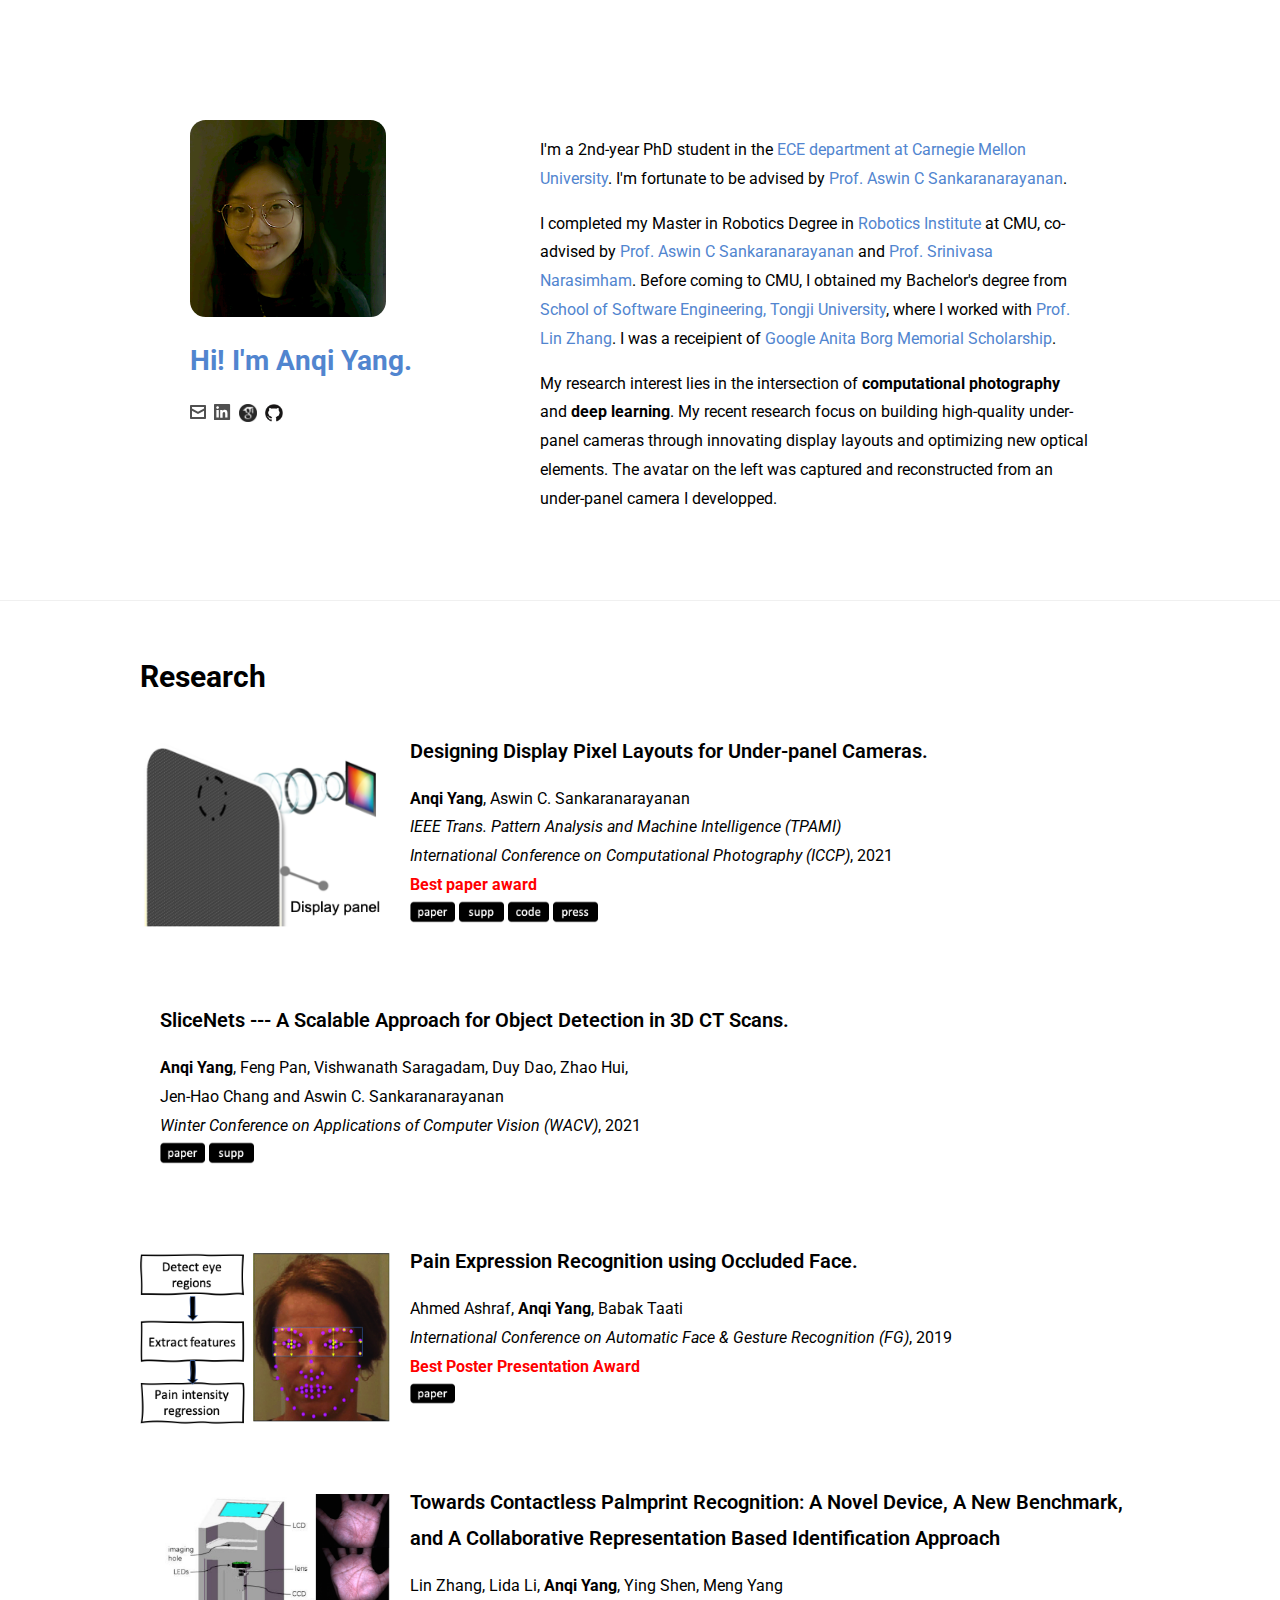
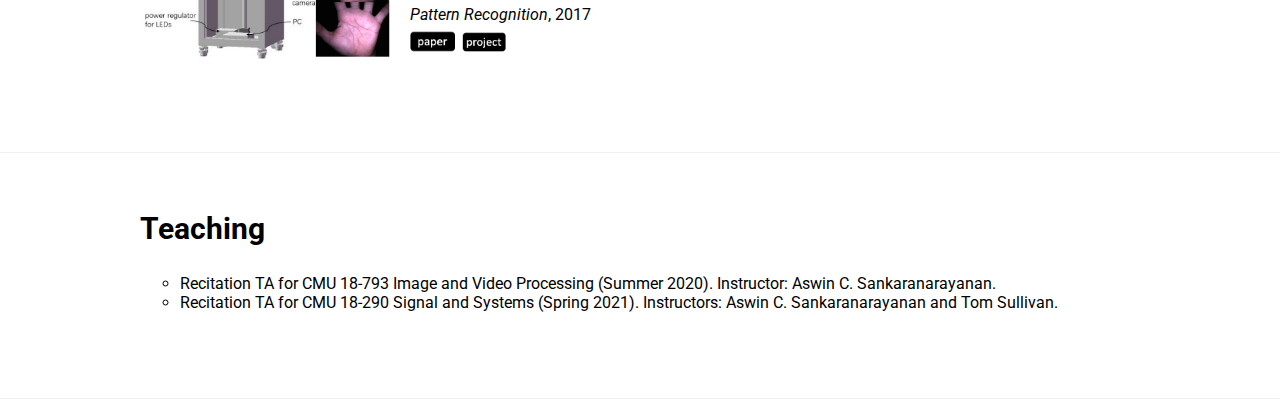
==== index.html @ fd7202e3 "first commit" ====
<!DOCTYPE html>
<html lang="en-us">
    <head>
	<meta name="generator" content="Hugo 0.51" />
        <meta charset="UTF-8">
<meta http-equiv="X-UA-Compatible" content="ie=edge">
<title>My Portfolio Website</title>
<meta name="viewport" content="width=device-width, initial-scale=1.0">
<meta name="theme-color" content="#574CDD">
<meta name="description" content="Portfolio of Alexis Collado, UX Designer">
<meta property="og:description" content="Portfolio of Alexis Collado, UX Designer">
<meta name="twitter:description" content="Portfolio of Alexis Collado, UX Designer">
<meta property="og:image" content="img/portfolio.jpg">
<meta name="twitter:image" content="img/portfolio.jpg">
<link rel="icon" href="img/favicon.png" type="image/x-icon">
<link rel="shortcut icon" href="img/favicon.png" type="image/x-icon">
<link rel="stylesheet" href="css/final.css">
<link rel="stylesheet" href="css/normalize.css">
<link rel="stylesheet" href="https://fonts.googleapis.com/css?family=Roboto:300,400,700">
</head>

<body>
<div>

<!-- <nav class="main-navigation stuckMenu">
    <a href="localhost:1313">
        <img class="logo" src="img/logo.png" alt="My Portfolio Website">
    </a>
    <div class="sub-navigation">
        <a href="#about" class="main-navigation-link" id="about" data-scroll-goto="0">About</a>

        <a href="#research-section" class="main-navigation-link" data-scroll-goto="1">Research</a>

        <a href="#teaching-section" class="main-navigation-link" data-scroll-goto="2">Teaching</a>
    </div>
</nav> -->




<section style="padding-top: 120px;" id="scroll-element" data-scroll-index="0">
    <div class="hero">
        <div class="hero-left">
            <img src="img/avatar.png" style="max-width: 60%; border-radius: 8%; ">
            <h2 class="subtitle"><strong>Hi! I&#39;m Anqi Yang. </strong></h2>

            <div class="icons">

                <a href="mailto:anqiy1@andrew.cmu.edu">
                    <svg width="16px" height="14px" viewBox="0 0 16 14" version="1.1" xmlns="http://www.w3.org/2000/svg" xlink="http://www.w3.org/1999/xlink">

                        <title>ui-16px-1_email-84</title>
                        <desc>Created with Sketch.</desc>
                        <defs></defs>
                        <g id="Portfolio" stroke="none" stroke-width="1" fill="none" fill-rule="evenodd">
                            <g transform="translate(-94.000000, -336.000000)" id="Group" fill="#505050">
                                <g transform="translate(94.000000, 335.000000)">
                                    <g id="ui-16px-1_email-84" transform="translate(0.000000, 1.000000)">
                                        <path d="M15,0 L1,0 C0.448,0 0,0.447 0,1 L0,13 C0,13.553 0.448,14 1,14 L15,14 C15.552,14 16,13.553 16,13 L16,1 C16,0.447 15.552,0 15,0 Z M14,12 L2,12 L2,5.723 L7.504,8.868 C7.812,9.044 8.189,9.044 8.496,8.868 L14,5.723 L14,12 Z M14,3.42 L8,6.849 L2,3.42 L2,2 L14,2 L14,3.42 Z" id="Shape"></path>
                                    </g>
                                </g>
                            </g>
                        </g>
                    </svg>
                </a>


                <!-- <a href="https://www.facebook.com/profile.php?id=100011621089396" target="blank">
                    <svg width="16px" height="16px" viewBox="0 0 16 16" version="1.1" xmlns="http://www.w3.org/2000/svg" xlink="http://www.w3.org/1999/xlink">

                        <title>social-16px_logo-facebook</title>
                        <desc>Created with Sketch.</desc>
                        <defs></defs>
                        <g id="Portfolio" stroke="none" stroke-width="1" fill="none" fill-rule="evenodd">
                            <g transform="translate(-131.000000, -335.000000)" id="Group" fill="#505050">
                                <g transform="translate(94.000000, 335.000000)">
                                    <g id="social-16px_logo-facebook" transform="translate(37.000000, 0.000000)">
                                        <path d="M15.3,0 L0.7,0 C0.3,0 0,0.3 0,0.7 L0,15.4 C0,15.7 0.3,16 0.7,16 L8,16 L8,11 L6,11 L6,8 L8,8 L8,6 C8,3.9 9.2,3 11,3 L13,3 L13,6 L12,6 C11.4,6 11,6.4 11,7 L11,8 L13.6,8 L13,11 L11,11 L11,16 L15.3,16 C15.7,16 16,15.7 16,15.3 L16,0.7 C16,0.3 15.7,0 15.3,0 Z" id="White_2_"></path>
                                    </g>
                                </g>
                            </g>
                        </g>
                    </svg>
                </a> -->


                <a href="https://www.linkedin.com/in/anqi-yang-086883107/" target="blank">
                    <svg width="17px" height="16px" viewBox="0 0 17 16" version="1.1" xmlns="http://www.w3.org/2000/svg" xlink="http://www.w3.org/1999/xlink">

                        <title>social-16px_logo-linkedin</title>
                        <desc>Created with Sketch.</desc>
                        <defs></defs>
                        <g id="Linkedin" stroke="none" stroke-width="1" fill="none" fill-rule="evenodd">
                            <g transform="translate(-243.000000, -335.000000)" id="Group" fill="#505050">
                                <g transform="translate(94.000000, 335.000000)">
                                    <g id="social-16px_logo-linkedin" transform="translate(149.000000, 0.000000)">
                                        <path d="M15.3,0 L0.7,0 C0.3,0 0,0.3 0,0.7 L0,15.4 C0,15.7 0.3,16 0.7,16 L15.4,16 C15.8,16 16.1,15.7 16.1,15.3 L16.1,0.7 C16,0.3 15.7,0 15.3,0 Z M4.7,13.6 L2.4,13.6 L2.4,6 L4.8,6 L4.8,13.6 L4.7,13.6 Z M3.6,5 C2.8,5 2.2,4.3 2.2,3.6 C2.2,2.8 2.8,2.2 3.6,2.2 C4.4,2.2 5,2.8 5,3.6 C4.9,4.3 4.3,5 3.6,5 Z M13.6,13.6 L11.2,13.6 L11.2,9.9 C11.2,9 11.2,7.9 10,7.9 C8.8,7.9 8.6,8.9 8.6,9.9 L8.6,13.7 L6.2,13.7 L6.2,6 L8.5,6 L8.5,7 L8.5,7 C8.8,6.4 9.6,5.8 10.7,5.8 C13.1,5.8 13.5,7.4 13.5,9.4 L13.5,13.6 L13.6,13.6 Z" id="Shape"></path>
                                    </g>
                                </g>
                            </g>
                        </g>
                    </svg>
                </a>


                <a href="https://scholar.google.com/citations?user=xNVVAhgAAAAJ&hl=en" target="blank">
                    <img src="img/scholar.png" style="width: 18px;" alt="">
                </a>

                <a href="https://github.com/AnqiYang" target="blank">
                    <img src="img/github.png" style="width: 18px;" alt="">
                </a>

            </div>

            <!-- TODO
            <a href="#" target="blank" class="download-resume" onclick="ga('send', {hitType: 'event',eventCategory: 'CTA',eventAction: 'download'});">
                <img style="position: relative;top: 1.8px;padding-right: 6px;" src="svg/dl-resume.svg">
                Download Resume</a> -->

        </div>
        <div class="hero-right">

                <!-- <p><strong>Currently doing consultancy work at UX Society. Previously doing UX and product at Agoda in Bangkok, Thailand as an international intern.</strong></p> -->
                <p>I&#39;m a 2nd-year PhD student in the <a href="https://www.ece.cmu.edu/">ECE department at Carnegie Mellon University</a>. I&#39;m fortunate to be advised by
                <a href="https://users.ece.cmu.edu/~saswin/">Prof. Aswin C Sankaranarayanan</a>.</p>

                <p>I completed my Master in Robotics Degree in <a href="https://www.ri.cmu.edu/education/academic-programs/master-of-science-robotics/">Robotics Institute </a> at CMU,
                  co-advised by <a href="https://users.ece.cmu.edu/~saswin/">Prof. Aswin C Sankaranarayanan</a>
                  and <a href="https://www.cs.cmu.edu/~srinivas/">Prof. Srinivasa Narasimham</a>.
                  Before coming to CMU, I obtained my Bachelor's degree from <a href="http://sse.tongji.edu.cn/">School of Software Engineering, Tongji University</a>, where I worked with
                <a href="http://sse.tongji.edu.cn/linzhang/">Prof. Lin Zhang</a>.
                  I was a receipient of <a href="https://blog.google/around-the-globe/google-asia/celebrating-next-generation-women-technologists-asia-pacific/">Google Anita Borg Memorial Scholarship</a>.
                </p>

                <p>My research interest lies in the intersection of <strong>computational photography</strong> and <strong>deep learning</strong>.
                  My recent research focus on building high-quality under-panel cameras through innovating display layouts and optimizing new optical elements.
                  The avatar on the left was captured and reconstructed from an under-panel camera I developped.</p>



        </div>
    </div>
</section>



<section id="research-section" data-scroll-index="1">

  <div class="research">
    <!-- header here -->
    <div class="header">
        <h1 class="title">Research</h1>
    </div>

    <div class="research-wrapper">
        <div class="research-image">
            <img src="img/under-panel.png" alt="" class="img">
        </div>

        <div class="research-text">
            <h4>Designing Display Pixel Layouts for Under-panel Cameras.</h4>
            <p> <strong style="color:black;">Anqi Yang</strong>, Aswin C. Sankaranarayanan <br>
            <i>IEEE Trans. Pattern Analysis and Machine Intelligence (TPAMI)</i> <br>
            <i>International Conference on Computational Photography (ICCP)</i>, 2021 <br>
            <strong style="color:red;"> Best paper award </strong> <br>

            <a href="http://imagesci.ece.cmu.edu/files/paper/2021/UDC_PAMI21.pdf" target="blank">
                <img src="img/icon-paper.png" style="width: 45px;" alt="">
            </a>
            <a href="http://imagesci.ece.cmu.edu/files/paper/2021/UDC_PAMI21-Supp.pdf" target="blank">
                <img src="img/icon-supp.png" style="width: 45px;" alt="">
            </a>
            <a href="https://github.com/Image-Science-Lab-cmu/UPC_ICCP21_Code" target="blank">
                <img src="img/icon-code.png" style="width: 41px;" alt="">
            </a>
            <a href="https://www.ece.cmu.edu/news-and-events/story/2021/06/under-panel-cameras.html" target="blank">
                <img src="img/icon-press.png" style="width: 45px;" alt="">
            </a>
            </p>
        </div>
    </div>

    <!-- research wrapper -->
    <div class="research-wrapper">
        <div class="research-image">
            <img src="img/3d-object-detection.gif" alt="" class="img">
        </div>

        <div class="research-text">
            <h4>SliceNets --- A Scalable Approach for Object Detection in 3D CT Scans.</h4>
            <p> <strong style="color:black;">Anqi Yang</strong>, Feng Pan, Vishwanath Saragadam, Duy Dao, Zhao Hui, <br>
              Jen-Hao Chang and Aswin C. Sankaranarayanan <br>
            <i>Winter Conference on Applications of Computer Vision (WACV)</i>, 2021 <br>
            <a href="http://imagesci.ece.cmu.edu/files/paper/2021/SliceNets_WACV21.pdf" target="blank">
                <img src="img/icon-paper.png" style="width: 45px;" alt="">
            </a>
            <a href="http://imagesci.ece.cmu.edu/files/paper/2021/SliceNets_WACV21-Supp.pdf" target="blank">
                <img src="img/icon-supp.png" style="width: 45px;" alt="">
            </a>
            </p>

        </div>
    </div>

    <div class="research-wrapper">
        <div class="research-image">
            <img src="img/pain_recognition.png" alt="Contactless" class="img">
        </div>

        <div class="research-text">
            <h4>Pain Expression Recognition using Occluded Face.</h4>
            <p>Ahmed Ashraf, <strong>Anqi Yang</strong>, Babak Taati <br>
            <i>International Conference on Automatic Face & Gesture Recognition (FG)</i>, 2019 <br>
            <strong style="color:red;">Best Poster Presentation Award</strong><br>
            <a href="https://ieeexplore.ieee.org/document/8756594" target="blank">
                <img src="img/icon-paper.png" style="width: 45px;" alt="">
            </a>
            </p>
        </div>
    </div>

    <div class="research-wrapper">
        <div class="research-image">
            <img src="img/contactless.jpg" alt="Contactless" class="img">
        </div>

        <div class="research-text">
            <h4>Towards Contactless Palmprint Recognition: A Novel Device, A New Benchmark,<br>
            and A Collaborative Representation Based Identification Approach</h4>
            <p>Lin Zhang, Lida Li, <strong style="color:black;">Anqi Yang</strong>, Ying Shen, Meng Yang<br>
            <i>Pattern Recognition</i>, 2017 <br>
            <a href="https://sse.tongji.edu.cn/linzhang/contactlesspalm/Files/contactlesspalm.pdf" target="blank">
                <img src="img/icon-paper.png" style="width: 45px;" alt="">
            </a>
            <a href="https://sse.tongji.edu.cn/linzhang/contactlesspalm/index.htm" target="blank">
                <img src="img/icon-project.png" style="width: 50px;" alt="">
            </a>
            </p>

        </div>
    </div>

    <!-- <div class="research-wrapper">
        <div class="research-image">
            <img src="img/mdcr.png" alt="MDCR" class="img">
        </div>

        <div class="research-text">
            <h4>Multi-dictionary Based Collaborative Representation for 3D Biometrics</h4>
            <h5>Advised by: Prof. Lin Zhang </h5>
            <h5>Accepted by: International Conference on Intelligent Computing (ICIC), 2016
            <a href="https://link.springer.com/content/pdf/10.1007%2F978-3-319-42291-6_5.pdf">(pdf)</a></h5>
            <p>To overcome the negative effects aroused by indiscriminative local regions in 3D biometrics range map,
              we introduce a multi-dictionary strategy into Collaborative Representation. At dictionary construction stage,
              feature vectors from blockes having the same locations are used to form one dictionary and accordingly, multiple
              dictionaries are obtained. At testing stage, we encode testing features on corresponding dictionaries to obtain
              multiple class labels and we exploit a voting scheme to make the final decision.</p>
        </div>
    </div> -->
</div>

</section>

<!-- <section id="course-project-section" data-scroll-index="2">
    <div class="case-studies">
        <div class="header">
            <h1 class="title">Course Projects</h1>
            <h2 class="subtitle"></h2>
        </div>
        <div class="case-studies-wrapper">

            <div class="case-study-item">
                <img src="img/ml-project.png" alt="">
                <h4>Anyview Image Generation by Pose Guidence</h4>
                <h5>CMU-10701 Intro to Machine Learning</h5>
                <p>We propose a three-stage Generative Adversial Network, which can generate anyview image of a given human pose and appearence.
                <a href="pdf/ml-project-report.pdf">(report, <a>
                <a href="pdf/ml-project-poster.pdf">poster)</a>
                </p>
                <a href="/360pro/" class="read-more">Read Me</a>
            </div>

            <div class="case-study-item">
                <img src="img/cv-project.png" alt="">
                <h4>Non-Lambertian Photometric Stereo</h4>
                <h5>CMU-16720 Computer Vision</h5>
                <p>We conduct a literature review on three classic non-Lambertian photometric stereo algorithms by implementing
                   the algorithms and testing on DiLiGenT dataset.
                   <a href="pdf/cv-project-report.pdf">(report)</a>
                 </p>
            </div>

            <div class="case-study-item">
                <img src="img/cp-project.png" alt="">
                <h4>Dictionary-based BRDF Inference for Material Editing</h4>
                <h5>CMU-15663 Computational Photography</h5>
                <p>
                We pursue a dictionary-based approach to disentangle object material property from a single image,
                utilizing materials from MERL BRDF dataset as the dictionary, combined with coefficients predicted by deep nets,
                as the material estimation of a given image.
                <a href="pdf/cp-project-proposal.pdf">(proposal)</a></p>
            </div>
        </div>
    </div>
</section> -->

<section id="teaching-section" data-scroll-index="2">
    <div class="case-studies">
        <div class="header">
            <h1 class="title">Teaching</h1>
            <h2 class="subtitle"></h2>
        </div>

        <div class="case-study-wrapper">
          <ul style="list-style-type:circle">
             <li>Recitation TA for CMU 18-793 Image and Video Processing (Summer 2020). Instructor: Aswin C. Sankaranarayanan.</li>
             <li>Recitation TA for CMU 18-290 Signal and Systems (Spring 2021). Instructors: Aswin C. Sankaranarayanan and Tom Sullivan.</li>
          </ul>
        </div>

    </div>
</section>




<!-- <footer>
    <a href="#" style="color: #574cdd; text-decoration: underline;" data-scroll-goto="0">Back to top</a>
</footer> -->

        <!-- </div> -->


<script type="application/javascript">
var doNotTrack = false;
if (!doNotTrack) {
	(function(i,s,o,g,r,a,m){i['GoogleAnalyticsObject']=r;i[r]=i[r]||function(){
	(i[r].q=i[r].q||[]).push(arguments)},i[r].l=1*new Date();a=s.createElement(o),
	m=s.getElementsByTagName(o)[0];a.async=1;a.src=g;m.parentNode.insertBefore(a,m)
	})(window,document,'script','https://www.google-analytics.com/analytics.js','ga');
	ga('create', 'UA-XXXXXXXX-Y', 'auto');

	ga('send', 'pageview');
}
</script>

<script src="localhost:1313js/jquery-1.js"></script>
<script src="localhost:1313js/stickUp.js"></script>
<script src="localhost:1313js/scrollIt.js" type="text/javascript"></script>
<script type="text/javascript">
    jQuery(function($) {
        $(document).ready( function() {
            $('.main-navigation').stickUp({

            });
        });
    });
    $(function(){
        $.scrollIt({
            topOffset: -70,
            easing: 'ease-in-out'
        });
    });
</script>

    </body>
</html>
---- css/final.css ----
* {
  box-sizing: border-box;
  text-rendering: optimizeLegibility;
  -webkit-font-smoothing: antialiased;
  -moz-osx-font-smoothing: grayscale;
}

body {
  font-size: 16px;
  font-family: Roboto;
  margin: 0;
  padding: 0;
}

a {
  text-decoration: none;
  -webkit-transition: 0.1s ease-in;
  transition: 0.1s ease-in;
}

a:hover {
  cursor: pointer;
  opacity: 0.8;
  -webkit-transform: translateY(-3px);
          transform: translateY(-3px);

}

footer {
  padding: 30px 30px 30px 30px;
  max-width: 1000px;
  margin: 0 auto;
  display: flex !important;
  justify-content: space-between;
  border-bottom: 1px solid #F0F0F0;
}

.main-navigation {
  position: fixed;
  z-index: 999;
  width: 100%;
  background: white;
  height: 68px;
  padding: 0;
  margin: 0;
  border-top: 1px solid #F0F0F0;
  border-bottom: 1px solid #F0F0F0;
  display: -webkit-box;
  display: -ms-flexbox;
  display: flex;
  -webkit-box-align: center;
      -ms-flex-align: center;
          align-items: center;
  -webkit-box-pack: justify;
      -ms-flex-pack: justify;
          justify-content: space-between;
}

.sub-navigation {
  max-width: 445px;
  height: inherit;
  display: -webkit-box;
  display: -ms-flexbox;
  display: flex;
}

.main-navigation h5 {
  position: absolute;
  left: 90px;
  top: 3px;
  color: #777777;
}

@media all and (max-width: 400px) {
  .main-navigation h5 {
    top: 7px;
    font-size: 12px;
  }
}

.main-navigation-link {
  color: #686868;
  padding: 15px;
  display: -webkit-box;
  text-align: center !important;
  display: -ms-flexbox;
  display: flex;
    -webkit-box-align: center;
        -ms-flex-align: center;
            align-items: center;
    -webkit-box-pack: center;
        -ms-flex-pack: center;
            justify-content: center;
  border-left: 1px solid #F0F0F0;
}

.icons a:first-child {
  padding: 4px 4px 4px 0;
}

.icons a {
  padding: 4px;
}

@media all and (max-width: 460px) {
  .main-navigation-link {
    font-size: 13px;
    padding: 15px;
  }
  #about {
    display: none;
  }
  #process-link {
    display: none !important;
  }
}

.logo:hover, .main-navigation-link:hover {
  box-shadow: 0 2px 4px 0 rgba(0,0,0,0.12);
}

.logo {
  width: 68px;
  display: block;
}

section {
  padding-top: 70px;
  padding-bottom: 70px;
  border-bottom: 1px solid #F0F0F0;
  padding-left: 30px;
  padding-right: 30px;
}

.hero {
  display: -webkit-box;
  display: -ms-flexbox;
  display: flex;
  margin: 0 auto;
  -webkit-box-pack: justify;
      -ms-flex-pack: justify;
          justify-content: space-between;
  -ms-flex-wrap: wrap;
      flex-wrap: wrap;
  max-width: 900px;
}

.process {
  max-width: 1000px;
  display: -webkit-box;
  display: -ms-flexbox;
  display: flex;
  margin: 0 auto;
  -webkit-box-orient: vertical;
  -webkit-box-direction: normal;
      -ms-flex-direction: column;
          flex-direction: column;
}

.research {
  max-width: 1000px;
  display: -webkit-box;
  display: flex;
  margin: 0 auto;
  -webkit-box-orient: vertical;
  -webkit-box-direction: normal;
          flex-direction: column;
}


/* Column container */
.research-wrapper {
    display: flex;
    flex-wrap: wrap;
    max-width: 1000px;
    flex-direction: row;
    margin-top: 20px;
    padding: 0px;
    -ms-flex-wrap: wrap;
        flex-wrap: wrap;
    -webkit-box-align: stretch;
        -ms-flex-align: stretch;
            align-items: stretch;
    -webkit-box-pack: justify;
        -ms-flex-pack: justify;
            justify-content: space-between;
}

.research-image {
    flex-grow: 0;
    max-width: 1000px;
    background-color: white;
    padding-top: 20px;
    margin: 0px;
}

.img {
    margin-top: 20px;
    width: 250px;
    max-height: 200px;
    /* border-radius: 100%; */
}

.research-text {
    flex-grow: 2;
    width: 750px;
    background-color: white;
    padding-left: 20px;
    padding-top: 10px;
    margin: 0px;
}

.research-text h4 {
  /* padding-top: 10px; */
  font-size: 20px;
  font-weight: 600;
  margin: 0;
  padding-top: 20px;
  /* padding-bottom: 10px; */
  line-height: 1.8em;
}

.research-text h5 {
  padding-top: 10px;
  font-size: 16px;
  font-weight: 700;
  color: #5A5A5A;
  margin: 0;
  line-height: 1.0em;
  /* font-style: italic; */
}

.research-text p {
  font-size: 16px;
  color: #000000;
  letter-spacing: 0;
  line-height: 1.8em;
}

.research-text a{
  color: #5185cf
}

.case-studies {
  max-width: 1000px;
  display: -webkit-box;
  display: -ms-flexbox;
  display: flex;
  margin: 0 auto;
  -webkit-box-orient: vertical;
  -webkit-box-direction: normal;
      -ms-flex-direction: column;
          flex-direction: column;
}

.hi {
  font-size: 42px;
  line-height: 0.4em;
}

.subtitle {
  font-size: 28px;
  color: #5185cf;
  font-weight: 300;
}

.hero-left {
  width: 350px;
}

.hero-right {
  width: 550px;
}

.hero-right p {
  /* color: #929292; */
  font-size: 16px;
  color: #000000;
  letter-spacing: 0;
  /* line-height: 25px; */
  line-height: 1.8em;
}

.hero-right em {
  font-style: normal !important;
}

.hero-right p a {
  color: #5185cf;
  text-decoration: none;
}

.icons {
  width: 160px;
  display: -webkit-box;
  display: -ms-flexbox;
  display: flex;
  -webkit-box-pack: justify;
      -ms-flex-pack: justify;
          /*justify-content: space-between;*/
}

.download-resume {
  /* Rectangle 3: */
  display: inline-block;
  margin-top: 20px;
  background: #5A54AF;
  /* Download Resume: */
  font-family: Roboto;
  font-size: 15px;
  /*padding: 15px 50px;*/
  color: #C3D5FF;
  padding: 18px 0;
  width: 296px;
  text-align: center;
  letter-spacing: 0;
  border-radius: 2px;
}

.title {
  /* My Process: */
  font-family: Roboto;
  font-weight: bold;
  margin: 0;
  font-size: 30px;
  color: #000000;
  letter-spacing: 0;
  line-height: 0.4em;
}

.process-item {
  max-width: 300px;
  padding-top: 20px;
}

.process-item h3 {
  margin-left: 15px;
}



.process-wrapper {
  display: -webkit-box;
  display: -ms-flexbox;
  display: flex;
  -ms-flex-wrap: wrap;
      flex-wrap: wrap;
  -webkit-box-pack: justify;
      -ms-flex-pack: justify;
          justify-content: space-between;
}




.item-header {
  display: -webkit-box;
  display: -ms-flexbox;
  display: flex;
    -webkit-box-align: center;
        -ms-flex-align: center;
            align-items: center;
    -webkit-box-pack: start;
        -ms-flex-pack: start;
            justify-content: flex-start;
  margin: 0;
  height: 35px;
}

.process-item p {
  /* I collaborate with s: */
  font-size: 16px;
  color: #777777;
  letter-spacing: 0;
  line-height: 1.8em;
}

.process-item h3 {
  /* Discover: */
  font-size: 28px;
  color: #5A54AF;
  letter-spacing: 0;
}

.case-studies-wrapper {
  display: -webkit-box;
  display: -ms-flexbox;
  display: flex;
  -ms-flex-wrap: wrap;
      flex-wrap: wrap;
  -webkit-box-align: stretch;
      -ms-flex-align: stretch;
          align-items: stretch;
  -webkit-box-pack: justify;
      -ms-flex-pack: justify;
          justify-content: space-between;
}

.case-study-item {
  max-width: 300px;
  margin-top: 45px;
}

.case-study-item img {
    padding-bottom: 20px;
}

.case-study-item h4 {
  font-size: 24px;
  font-weight: 300;
  margin: 0;
  /* line-height: 1.8em; */
}

.case-study-item h5 {
  font-size: 13px;
  font-weight: 700;
  color: #5A5A5A;
  margin: 0;
  /* line-height: 0.3em; */
  padding-top: 15px;
  text-transform: uppercase;
}

.case-study-item p {
  font-size: 16px;
  color: #777777;
  letter-spacing: 0;
  line-height: 1.8em;
}

.read-more {
  display: inline-block;
  width: 100%;
  border: solid 2px #E1E1E1;
  padding: 18px 0;
  text-align: center;
  color: #574CDD;
  font-weight: 500;
  -webkit-transition: 0.2s ease-out;
  transition: 0.2s ease-out;
  border-radius: 2px;
}

.main-case-study {
  max-width: 1000px;
  display: block;
  margin: 0 auto;
  margin-top: 30px;
}

.results-content {
  max-width: 900px;
  color: black;
  text-align: center;
  display: block;
  margin: 0 auto;
}

.results-content img {
  margin-top: 40px;
  max-width: 70px;
  border-radius: 100%;
}

.results-content h1 {
  font-size: 24px;
  line-height: 1.6em;
  font-weight: 300;
}

.results-content h2 {
  font-size: 25px;
  line-height: 1em;
  font-weight: 300;
  margin: 0;
  margin-top: 0.3em;

}

.results-content h3 {
  margin: 0;
  margin-top: 0.4em;
  padding-bottom: 35px;
}

.results-content hr {
  width: 30px;
  border: 3px solid #5A54AF;
}

.main-case-study img {
  max-width: 100%;
}

.main-case-study .title {
  line-height: 1em;
  margin-top: 20px;
}

.main-case-study .subtitle {
  /* Mobile App Design: */
  font-family: Roboto;
  font-weight: bold;
  font-size: 22px;
  color: #5A54AF;
  letter-spacing: 0;
}

.main-case-study .summary {
  /* The objective of thi: */
  font-family: Roboto;
  font-weight: 300;
  font-size: 24px;
  color: #000000;
  letter-spacing: 0;
  line-height: 39px;
}

.case-study-item img {
  max-width: 100%;
}

.case-details {
  margin: 0;
  padding: 0;
  display: flex;
  max-width: 700px;
  list-style-type: none;
  justify-content: space-between;
  flex-wrap: wrap;
}

.case-links {
  margin-top: 26px;
  padding-bottom: 30px;
}

.link-div {
  display: inline-block;
  padding: 15px 15px 15px 0;
}

.case-links img {
  position: relative;
  top: 2.9px;
  padding-right: 8px;
}

.case-detail-link {
  padding: 15px 30px;
  /* border: 1px solid #fafafa; */
  color: #593eda;
  border-radius: 2px;
  background: #f1f1f1;
  margin-right: 1em;
}

@media all and (max-width: 981px) {
  .hero-left {
    margin: 0 auto;
    text-align: center;
  }
  .hero-left .icons {
    margin: 0 auto;
    justify-content: center;
  }
}

@media all and (max-width: 842px) {
  .link-div {
    display: block;
  }
  .case-detail-link {
      display: block;
      width: 100%;
      padding:25px;
      text-align: center;
  }
}

.content-case-study {
  max-width: 1000px;
  display: block;
  margin: 0 auto;
}

.content-case-study p {
  /* Each member of our t: */
  font-family: Roboto;
  font-size: 19px;
  color: #676767;
  letter-spacing: 0;
  line-height: 30px;
}

.content-case-study img {
  max-width: 100%;
  margin-top: 20px;
}

.content-case-study a {
  color: #574cdd;
  text-decoration: underline;
}

.content-case-study h1 {
  margin: 0;
  margin-top: 2.4em;
}

@media all and (max-width: 513px) {
  .case-details {
    justify-content: flex-start;
  }
  .download-resume {
    display: block;
    width: 100%;
  }
  .case-details-item {
    padding-right: 25px !important;
  }
}

.case-details-item {
  padding-right: 20px;
}

.case-details-item strong {
  font-weight: bold;
}

.case-details-item p {
  line-height: 1.8em;
  font-size: 16px;
}

@media all and (max-width:1040px) {
  .case-study-item {
    max-width: 48%;
    margin-top: 40px;
  }
  .case-studies-wrapper {
    margin-top: 0;
  }
}

@media all and (max-width:980px) {
  .hero-right {
    width: 100%;
    margin-top: 30px;
  }
  .process-item {
    max-width: 45%;
  }
}

@media all and (max-width: 728px) {
  .case-study-item {
    max-width: 100%;
    margin-top: 40px;
  }
  .case-study-item:first-of-type {
    margin-top: 13px;
  }
  .hi, .title {
    font-size: 40px;
  }
  .process-item h3 {
    font-size: 24px;
  }
  .subtitle {
    font-size: 24px;
  }
  section {
    padding-top: 60px !important;
    padding-bottom: 60px !important;
  }
  #scroll-element {
    padding-top: 100px !important;
  }
}

@media all and (max-width:500px) {
  .process-item {
    max-width: 100%;
  }
}

.active {
  color: #574CDD !important;
  transition: 0.2s ease-in-out;
  border-bottom: 3px solid #574CDD;
}
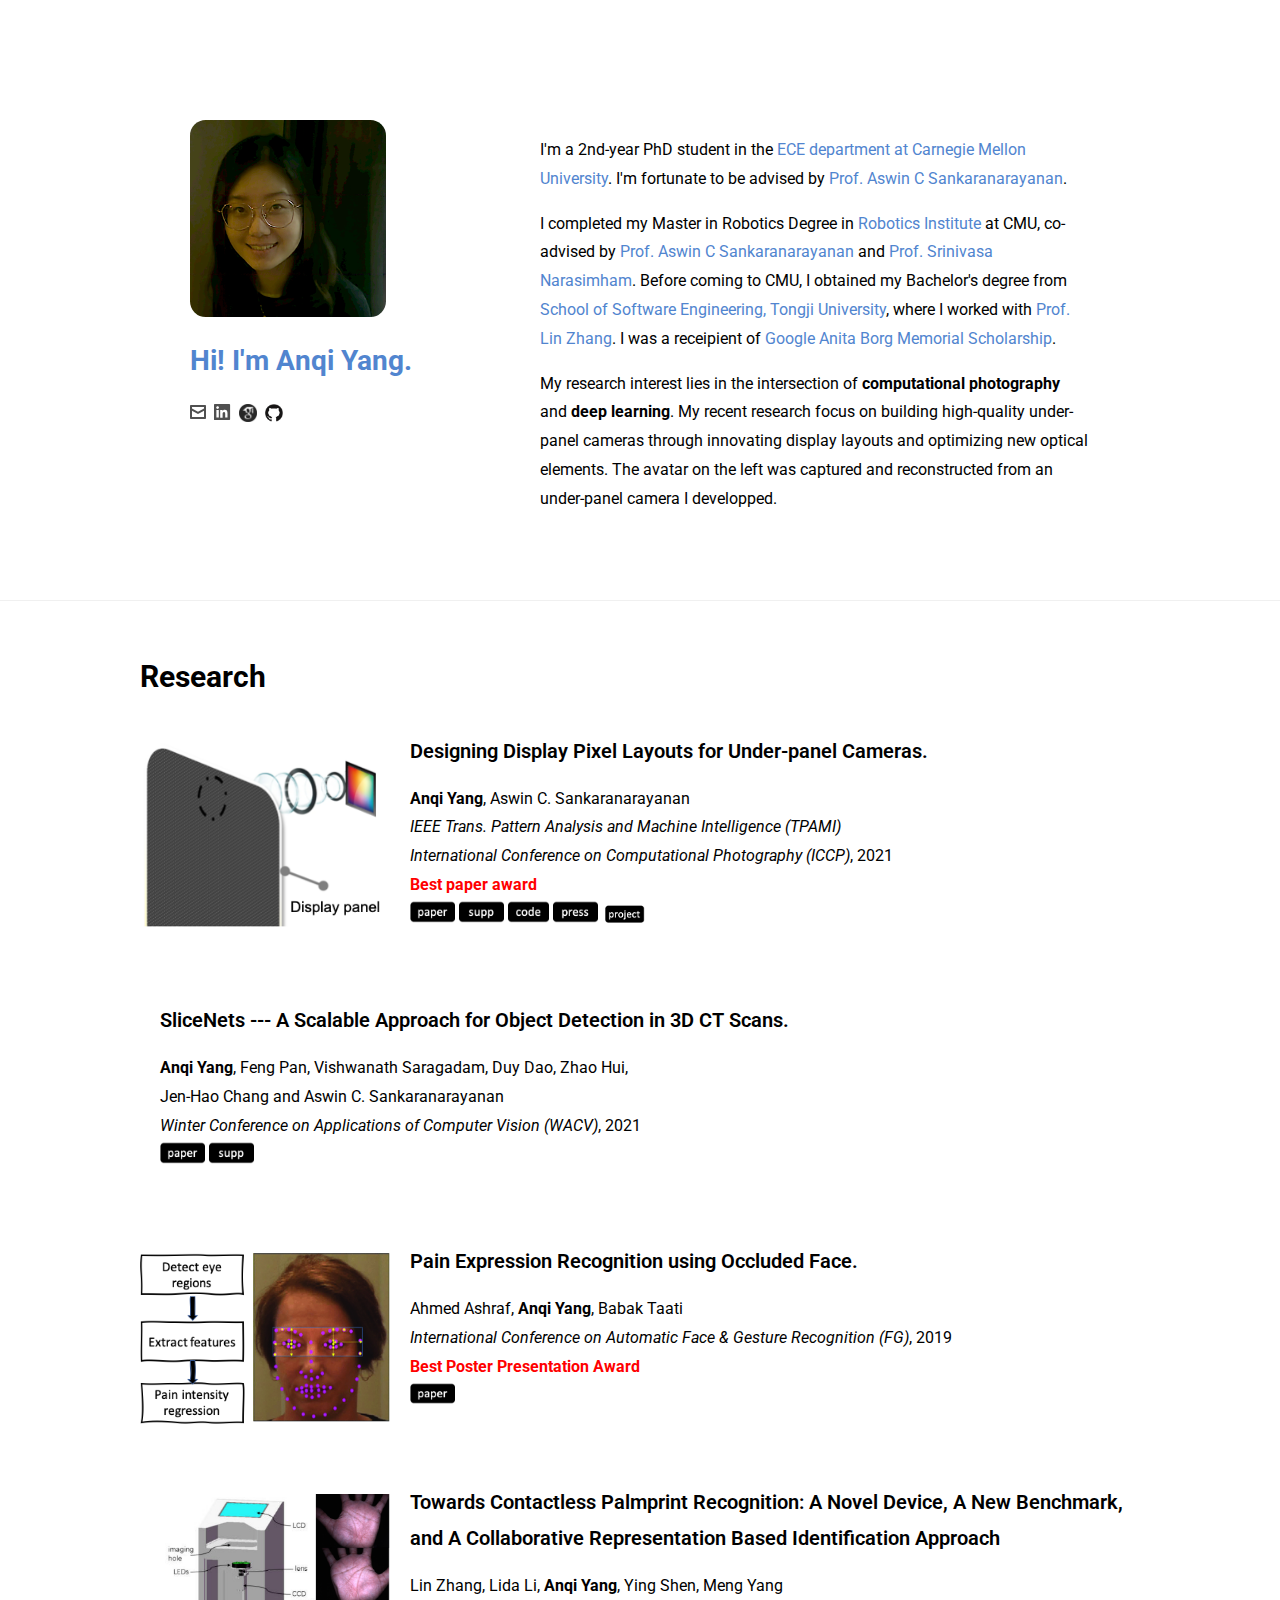
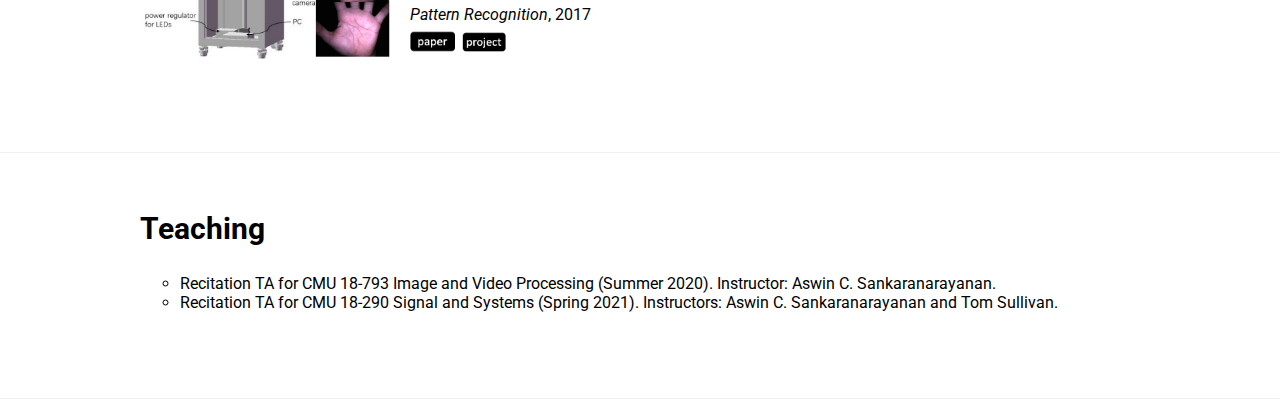
==== commit e1430eac: "add under-panel project page" ====
--- a/index.html
+++ b/index.html
@@ -4,7 +4,7 @@
 	<meta name="generator" content="Hugo 0.51" />
         <meta charset="UTF-8">
 <meta http-equiv="X-UA-Compatible" content="ie=edge">
-<title>My Portfolio Website</title>
+<title>Anqi's website</title>
 <meta name="viewport" content="width=device-width, initial-scale=1.0">
 <meta name="theme-color" content="#574CDD">
 <meta name="description" content="Portfolio of Alexis Collado, UX Designer">
@@ -177,6 +177,9 @@
             <a href="https://www.ece.cmu.edu/news-and-events/story/2021/06/under-panel-cameras.html" target="blank">
                 <img src="img/icon-press.png" style="width: 45px;" alt="">
             </a>
+            <a href="projects/upc_display_design.html" target="blank">
+                <img src="img/icon-project.png" style="width: 45px;" alt="">
+            </a>
             </p>
         </div>
     </div>
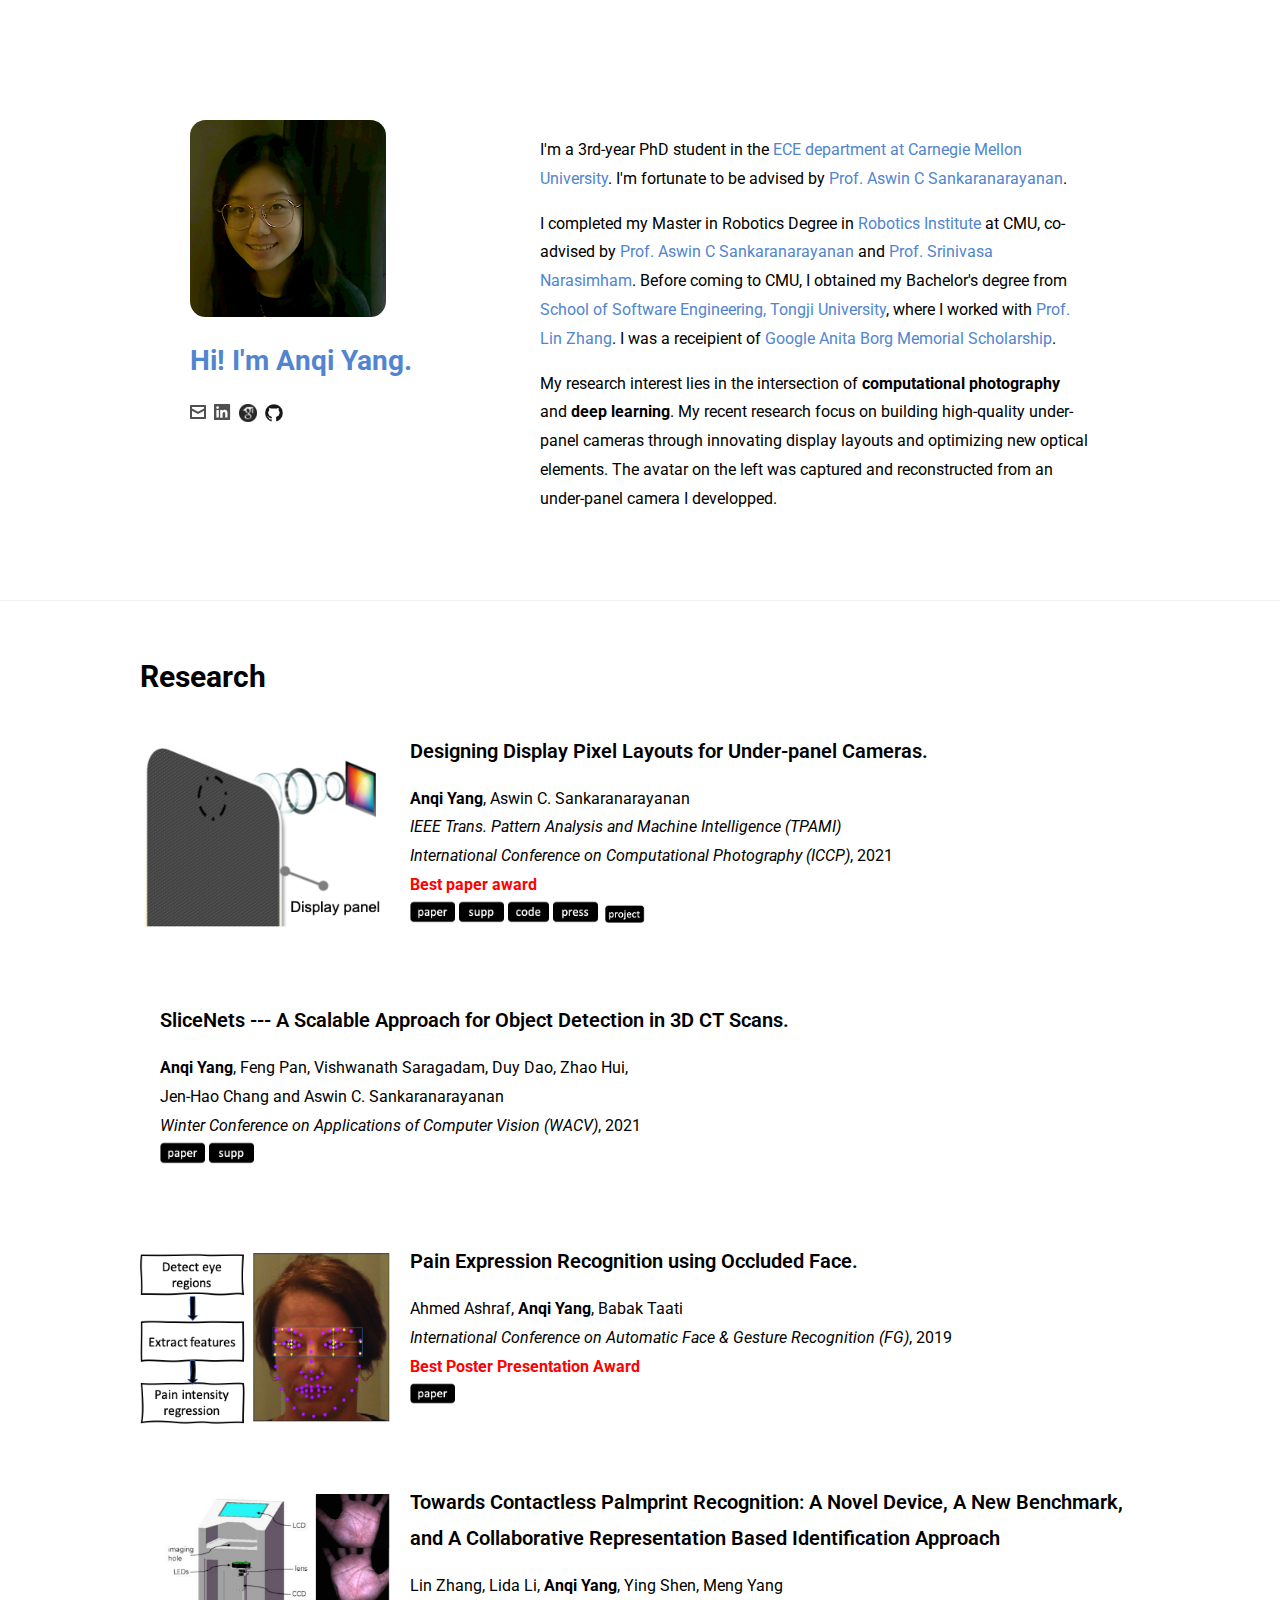
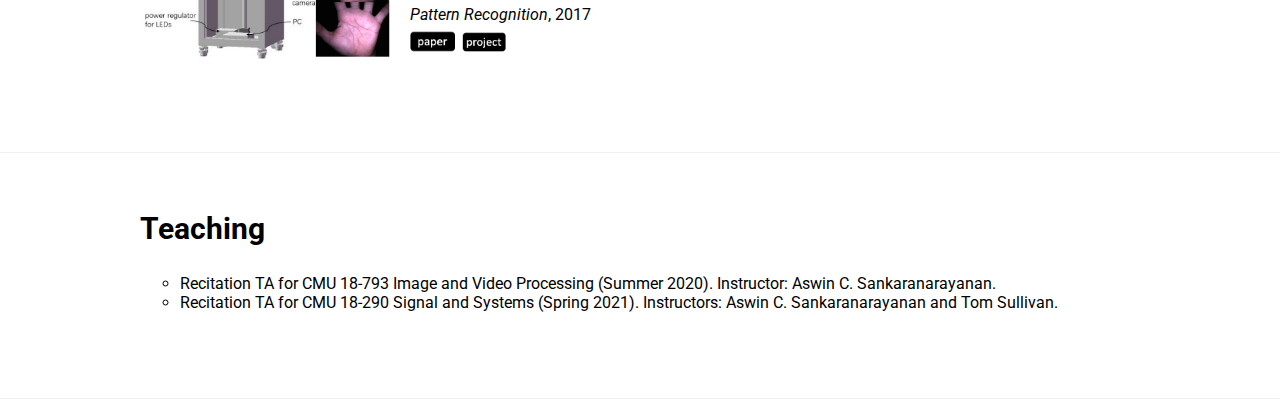
==== commit ce67a082: "Merge branch 'main' of https://github.com/AnqiYang/anqiyang.github.io into main" ====
--- a/index.html
+++ b/index.html
@@ -122,7 +122,7 @@
         <div class="hero-right">
 
                 <!-- <p><strong>Currently doing consultancy work at UX Society. Previously doing UX and product at Agoda in Bangkok, Thailand as an international intern.</strong></p> -->
-                <p>I&#39;m a 2nd-year PhD student in the <a href="https://www.ece.cmu.edu/">ECE department at Carnegie Mellon University</a>. I&#39;m fortunate to be advised by
+                <p>I&#39;m a 3rd-year PhD student in the <a href="https://www.ece.cmu.edu/">ECE department at Carnegie Mellon University</a>. I&#39;m fortunate to be advised by
                 <a href="https://users.ece.cmu.edu/~saswin/">Prof. Aswin C Sankaranarayanan</a>.</p>
 
                 <p>I completed my Master in Robotics Degree in <a href="https://www.ri.cmu.edu/education/academic-programs/master-of-science-robotics/">Robotics Institute </a> at CMU,
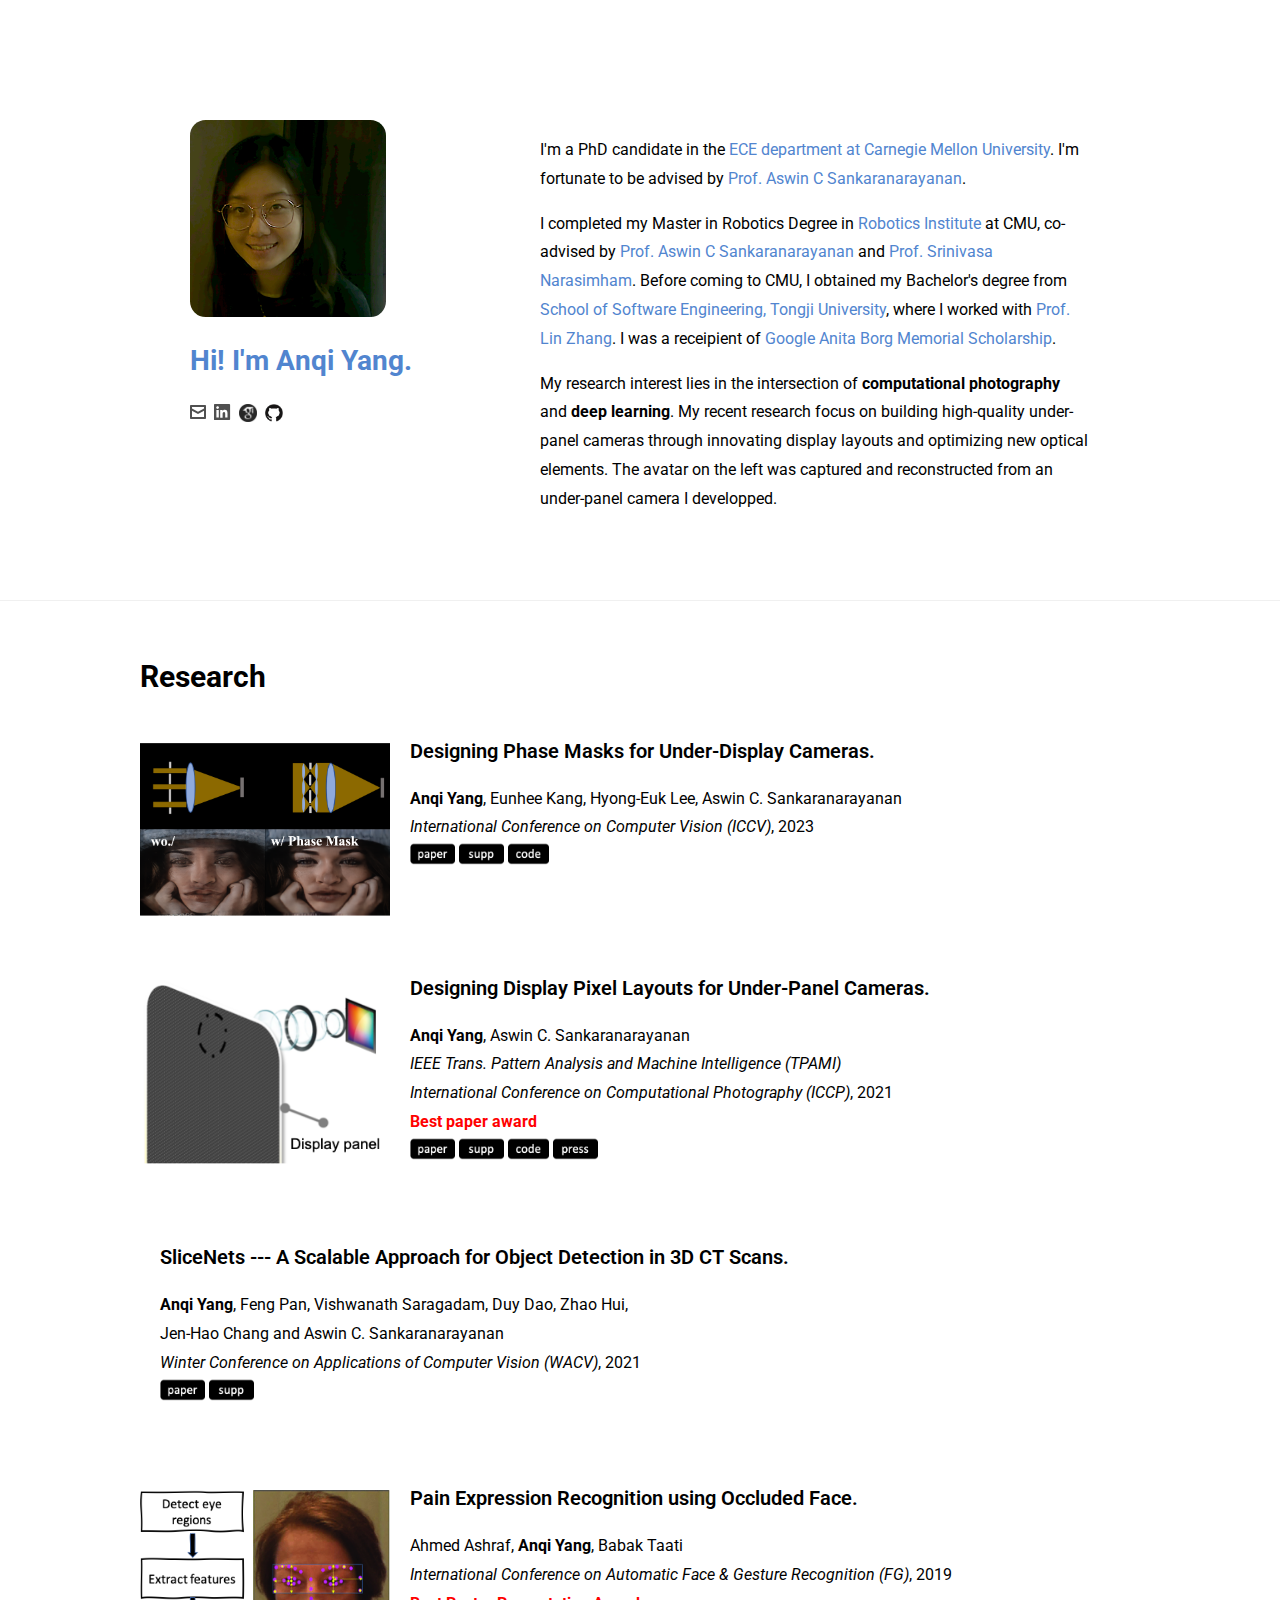
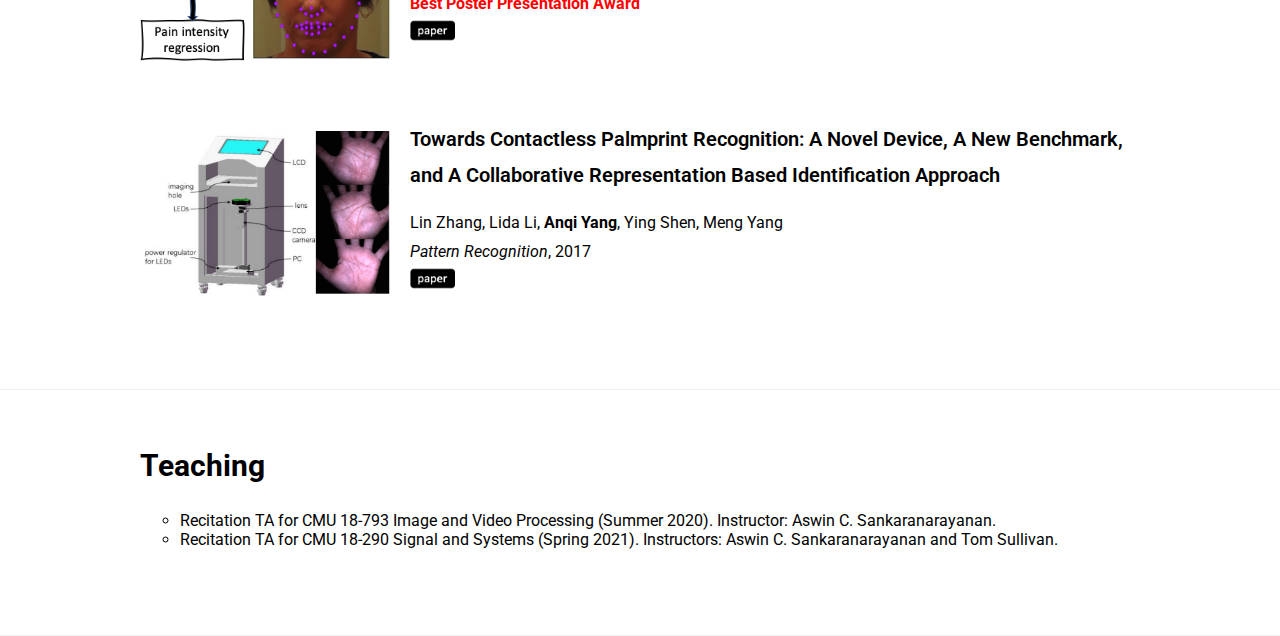
==== commit 9b7a257e: "last update on 2023-08-31" ====
--- a/index.html
+++ b/index.html
@@ -122,7 +122,7 @@
         <div class="hero-right">
 
                 <!-- <p><strong>Currently doing consultancy work at UX Society. Previously doing UX and product at Agoda in Bangkok, Thailand as an international intern.</strong></p> -->
-                <p>I&#39;m a 3rd-year PhD student in the <a href="https://www.ece.cmu.edu/">ECE department at Carnegie Mellon University</a>. I&#39;m fortunate to be advised by
+                <p>I&#39;m a PhD candidate in the <a href="https://www.ece.cmu.edu/">ECE department at Carnegie Mellon University</a>. I&#39;m fortunate to be advised by
                 <a href="https://users.ece.cmu.edu/~saswin/">Prof. Aswin C Sankaranarayanan</a>.</p>
 
                 <p>I completed my Master in Robotics Degree in <a href="https://www.ri.cmu.edu/education/academic-programs/master-of-science-robotics/">Robotics Institute </a> at CMU,
@@ -153,13 +153,35 @@
         <h1 class="title">Research</h1>
     </div>
 
+  <div class="research-wrapper">
+    <div class="research-image">
+        <img src="img/udc-phase-mask.png" alt="" class="img">
+    </div>
+    <div class="research-text">
+        <h4>Designing Phase Masks for Under-Display Cameras.</h4>
+        <p> <strong style="color:black;">Anqi Yang</strong>, Eunhee Kang, Hyong-Euk Lee, Aswin C. Sankaranarayanan <br>
+        <i>International Conference on Computer Vision (ICCV)</i>, 2023 <br>
+
+        <a href="http://imagesci.ece.cmu.edu/files/paper/2023/UDCPhase_ICCV23.pdf" target="blank">
+            <img src="img/icon-paper.png" style="width: 45px;" alt="">
+        </a>
+        <a href="http://imagesci.ece.cmu.edu/files/paper/2023/UDCPhase_ICCV23-Supp.pdf" target="blank">
+            <img src="img/icon-supp.png" style="width: 45px;" alt="">
+        </a>
+        <a href="https://github.com/Image-Science-Lab-cmu/UDC_Phase_ICCV23" target="blank">
+            <img src="img/icon-code.png" style="width: 41px;" alt="">
+        </a>
+        </p>
+    </div>
+    </div>
+
     <div class="research-wrapper">
         <div class="research-image">
             <img src="img/under-panel.png" alt="" class="img">
         </div>
 
         <div class="research-text">
-            <h4>Designing Display Pixel Layouts for Under-panel Cameras.</h4>
+            <h4>Designing Display Pixel Layouts for Under-Panel Cameras.</h4>
             <p> <strong style="color:black;">Anqi Yang</strong>, Aswin C. Sankaranarayanan <br>
             <i>IEEE Trans. Pattern Analysis and Machine Intelligence (TPAMI)</i> <br>
             <i>International Conference on Computational Photography (ICCP)</i>, 2021 <br>
@@ -177,9 +199,9 @@
             <a href="https://www.ece.cmu.edu/news-and-events/story/2021/06/under-panel-cameras.html" target="blank">
                 <img src="img/icon-press.png" style="width: 45px;" alt="">
             </a>
-            <a href="projects/upc_display_design.html" target="blank">
-                <img src="img/icon-project.png" style="width: 45px;" alt="">
-            </a>
+<!--            <a href="projects/upc_display_design.html" target="blank">-->
+<!--                <img src="img/icon-project.png" style="width: 45px;" alt="">-->
+<!--            </a>-->
             </p>
         </div>
     </div>
@@ -235,9 +257,6 @@
             <i>Pattern Recognition</i>, 2017 <br>
             <a href="https://sse.tongji.edu.cn/linzhang/contactlesspalm/Files/contactlesspalm.pdf" target="blank">
                 <img src="img/icon-paper.png" style="width: 45px;" alt="">
-            </a>
-            <a href="https://sse.tongji.edu.cn/linzhang/contactlesspalm/index.htm" target="blank">
-                <img src="img/icon-project.png" style="width: 50px;" alt="">
             </a>
             </p>
 
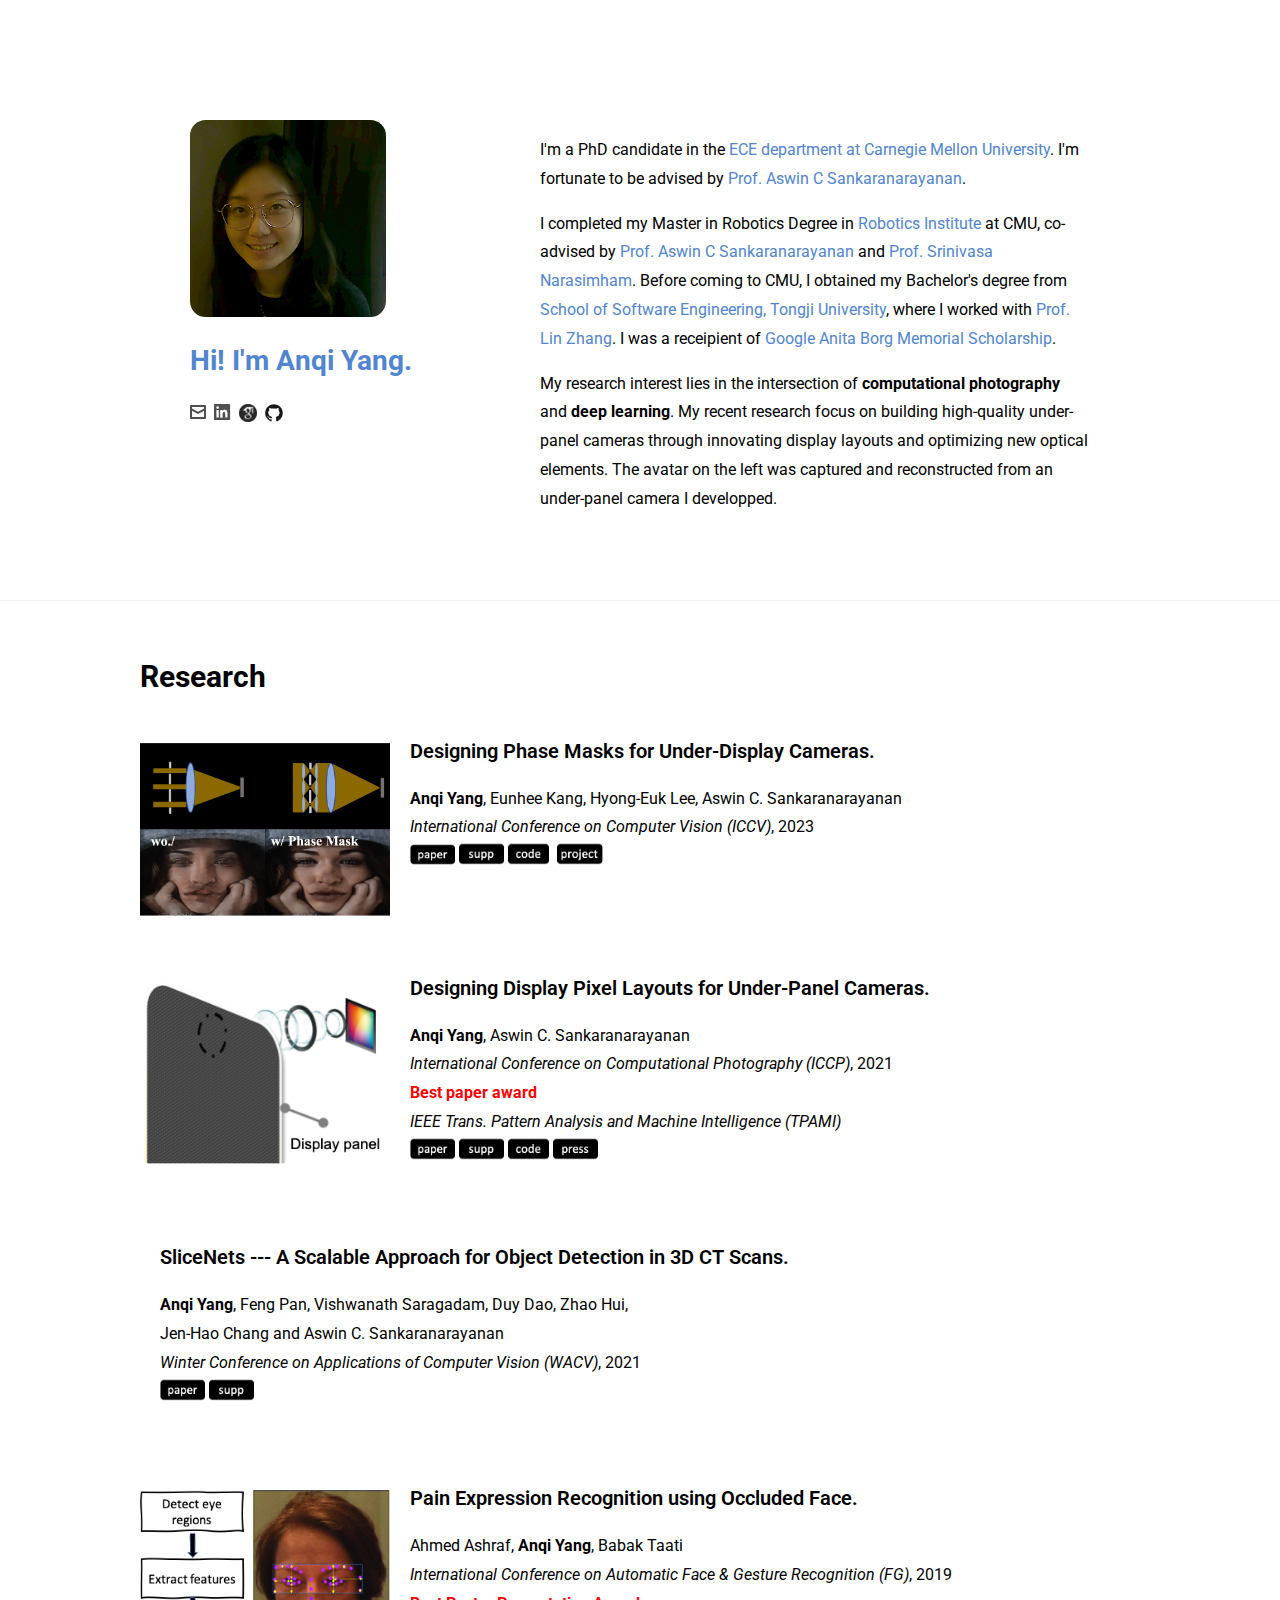
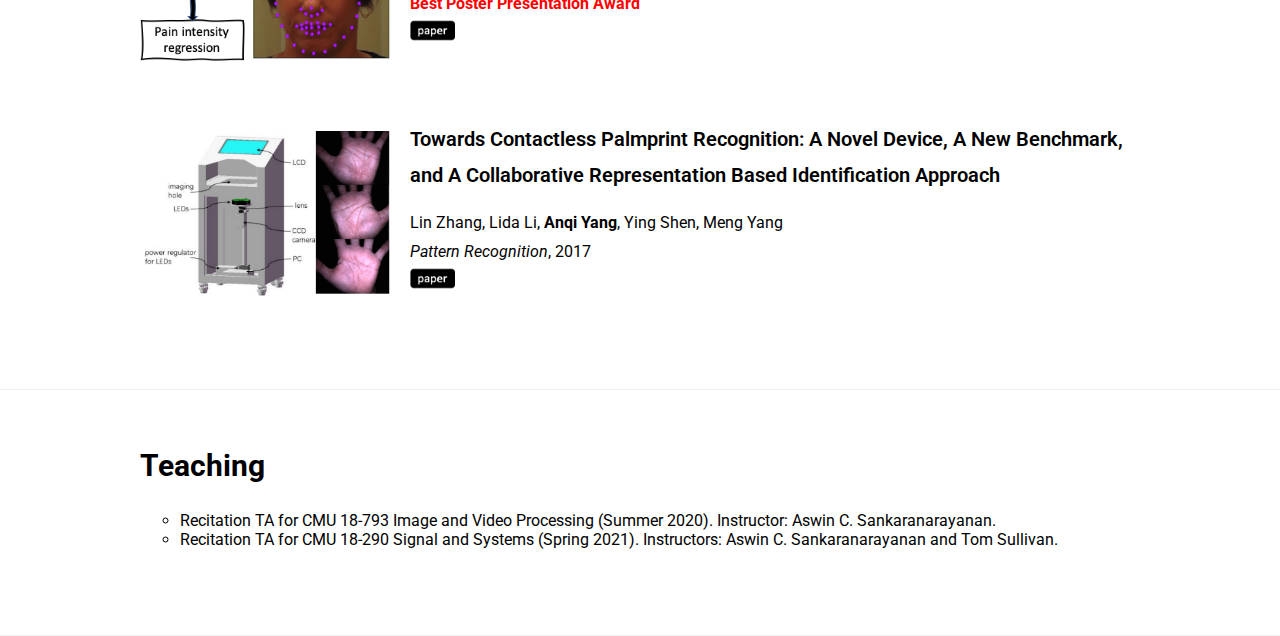
==== commit 2fd2f3f4: "add project page" ====
--- a/index.html
+++ b/index.html
@@ -171,6 +171,9 @@
         <a href="https://github.com/Image-Science-Lab-cmu/UDC_Phase_ICCV23" target="blank">
             <img src="img/icon-code.png" style="width: 41px;" alt="">
         </a>
+        <a href="projects/ICCV23_UDC/index.html" target="blank">
+            <img src="img/icon-project.png" style="width: 53px;" alt="">
+        </a>
         </p>
     </div>
     </div>
@@ -183,9 +186,10 @@
         <div class="research-text">
             <h4>Designing Display Pixel Layouts for Under-Panel Cameras.</h4>
             <p> <strong style="color:black;">Anqi Yang</strong>, Aswin C. Sankaranarayanan <br>
-            <i>IEEE Trans. Pattern Analysis and Machine Intelligence (TPAMI)</i> <br>
             <i>International Conference on Computational Photography (ICCP)</i>, 2021 <br>
             <strong style="color:red;"> Best paper award </strong> <br>
+            <i>IEEE Trans. Pattern Analysis and Machine Intelligence (TPAMI)</i> <br>
+            
 
             <a href="http://imagesci.ece.cmu.edu/files/paper/2021/UDC_PAMI21.pdf" target="blank">
                 <img src="img/icon-paper.png" style="width: 45px;" alt="">
